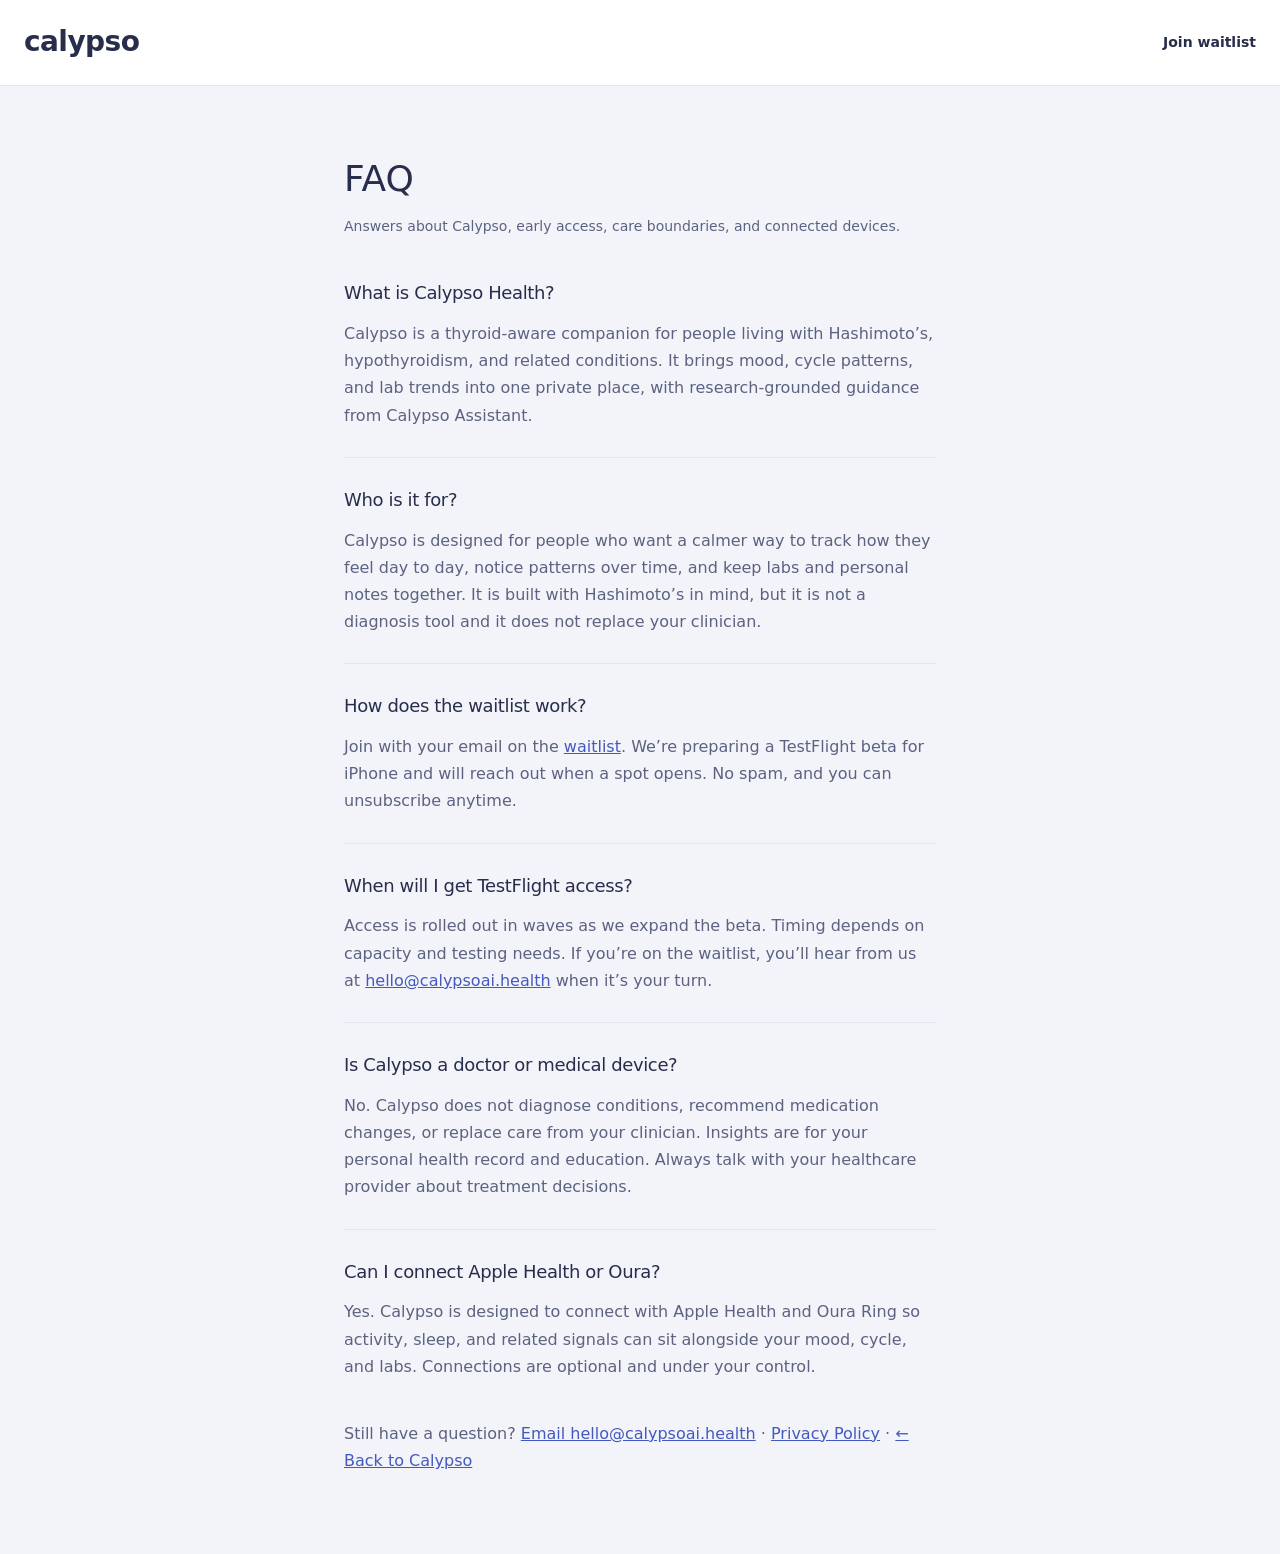
==== faq.html @ b36019c4 "Add FAQ page for product, waitlist, care boundaries, and devices. Co-authored-by: Cursor <cursoragen" ====
<!DOCTYPE html>
<html lang="en">
<head>
  <meta charset="UTF-8" />
  <meta name="viewport" content="width=device-width, initial-scale=1" />
  <meta name="description" content="FAQ for Calypso Health — Hashimoto’s companion for mood, cycle, labs, waitlist access, and connected devices." />
  <meta name="theme-color" content="#5672db" />
  <title>FAQ | Calypso Health</title>
  <link rel="icon" href="favicon.svg" type="image/svg+xml" />
  <link rel="preconnect" href="https://fonts.googleapis.com" />
  <link rel="preconnect" href="https://fonts.gstatic.com" crossorigin />
  <link href="https://fonts.googleapis.com/css2?family=Instrument+Serif:ital@0;1&display=swap" rel="stylesheet" />
  <link rel="stylesheet" href="styles.css" />
  <style>
    .legal {
      max-width: 40rem;
      margin: 0 auto;
      padding: 4rem 1.5rem 5rem;
      font-family: var(--font);
    }
    .legal h1 {
      margin: 0 0 0.5rem;
      font-family: var(--font-heading);
      font-size: clamp(1.75rem, 4vw, 2.25rem);
      font-weight: 500;
      color: var(--navy);
    }
    .legal .updated {
      margin: 0 0 2.5rem;
      font-size: 0.875rem;
      color: var(--text-muted);
    }
    .legal h2 {
      margin: 0 0 0.75rem;
      font-size: 1.125rem;
      color: var(--navy);
    }
    .faq-item {
      margin: 0 0 1.75rem;
      padding-bottom: 1.75rem;
      border-bottom: 1px solid var(--border);
    }
    .faq-item:last-of-type {
      border-bottom: none;
      margin-bottom: 0;
      padding-bottom: 0;
    }
    .legal p,
    .legal li {
      color: var(--text-muted);
      line-height: 1.7;
    }
    .legal p {
      margin: 0;
    }
    .legal a {
      color: var(--primary-dark);
      text-decoration: underline;
    }
    .legal-nav {
      display: flex;
      justify-content: space-between;
      align-items: center;
      padding: 1.25rem 1.5rem;
      border-bottom: 1px solid var(--border);
      background: var(--surface);
    }
    .legal-nav a:last-child {
      color: var(--navy);
      font-size: 0.875rem;
      font-weight: 600;
      text-decoration: none;
    }
  </style>
</head>
<body>
  <header class="legal-nav">
    <a class="logo" href="index.html" style="color: var(--navy);">calypso</a>
    <a href="index.html#waitlist">Join waitlist</a>
  </header>

  <main class="legal">
    <h1>FAQ</h1>
    <p class="updated">Answers about Calypso, early access, care boundaries, and connected devices.</p>

    <div class="faq-item">
      <h2>What is Calypso Health?</h2>
      <p>
        Calypso is a thyroid-aware companion for people living with Hashimoto’s, hypothyroidism, and related conditions.
        It brings mood, cycle patterns, and lab trends into one private place, with research-grounded guidance from Calypso Assistant.
      </p>
    </div>

    <div class="faq-item">
      <h2>Who is it for?</h2>
      <p>
        Calypso is designed for people who want a calmer way to track how they feel day to day, notice patterns over time,
        and keep labs and personal notes together. It is built with Hashimoto’s in mind, but it is not a diagnosis tool
        and it does not replace your clinician.
      </p>
    </div>

    <div class="faq-item">
      <h2>How does the waitlist work?</h2>
      <p>
        Join with your email on the
        <a href="index.html#waitlist">waitlist</a>.
        We’re preparing a TestFlight beta for iPhone and will reach out when a spot opens.
        No spam, and you can unsubscribe anytime.
      </p>
    </div>

    <div class="faq-item">
      <h2>When will I get TestFlight access?</h2>
      <p>
        Access is rolled out in waves as we expand the beta. Timing depends on capacity and testing needs.
        If you’re on the waitlist, you’ll hear from us at
        <a href="mailto:hello@calypsoai.health">hello@calypsoai.health</a>
        when it’s your turn.
      </p>
    </div>

    <div class="faq-item">
      <h2>Is Calypso a doctor or medical device?</h2>
      <p>
        No. Calypso does not diagnose conditions, recommend medication changes, or replace care from your clinician.
        Insights are for your personal health record and education. Always talk with your healthcare provider about
        treatment decisions.
      </p>
    </div>

    <div class="faq-item">
      <h2>Can I connect Apple Health or Oura?</h2>
      <p>
        Yes. Calypso is designed to connect with Apple Health and Oura Ring so activity, sleep, and related signals
        can sit alongside your mood, cycle, and labs. Connections are optional and under your control.
      </p>
    </div>

    <p style="margin-top: 2.5rem;">
      Still have a question?
      <a href="mailto:hello@calypsoai.health">Email hello@calypsoai.health</a>
      ·
      <a href="privacy.html">Privacy Policy</a>
      ·
      <a href="index.html">← Back to Calypso</a>
    </p>
  </main>
</body>
</html>
---- styles.css ----
:root {
  --primary: #5672db;
  --primary-dark: #4459bf;
  --lavender: #8b82e6;
  --mint: #62b896;
  --peach: #e5a67a;
  --blush: #f0c2cc;
  --navy: #272d4a;
  --bg: #f2f4fa;
  --accent-tint: #eef0fa;

  --accent: var(--primary);
  --accent-dark: var(--primary-dark);
  --accent-light: var(--accent-tint);
  --text: var(--navy);
  --text-muted: #5c6280;
  --surface: #ffffff;
  --border: #e2e6f0;
  --white: #ffffff;
  --radius: 16px;
  --radius-lg: 24px;
  --shadow: 0 4px 24px rgba(39, 45, 74, 0.08);
  --font: "DM Sans", -apple-system, BlinkMacSystemFont, "SF Pro Text", system-ui, sans-serif;
  --font-brand: "DM Sans", var(--font);
  --font-heading: "DM Sans", var(--font);
  --font-heading-italic: "Instrument Serif", Georgia, serif;
  --font-hero: "DM Sans", var(--font);
  --font-hero-script: "Instrument Serif", Georgia, serif;
  --max-w: 1120px;
}







*,
*::before,
*::after {
  box-sizing: border-box;
}

html {
  scroll-behavior: smooth;
}

body {
  margin: 0;
  font-family: var(--font);
  font-size: 16px;
  line-height: 1.6;
  color: var(--text);
  background: var(--bg);
  -webkit-font-smoothing: antialiased;
}

img,
svg {
  display: block;
  max-width: 100%;
}

a {
  color: inherit;
  text-decoration: none;
}

.container {
  width: min(100% - 3rem, var(--max-w));
  margin-inline: auto;
}

.sr-only {
  position: absolute;
  width: 1px;
  height: 1px;
  padding: 0;
  margin: -1px;
  overflow: hidden;
  clip: rect(0, 0, 0, 0);
  white-space: nowrap;
  border: 0;
}

h2 {
  font-family: var(--font-heading);
  font-weight: 500;
  letter-spacing: -0.02em;
}

h3 {
  font-family: var(--font-heading);
  font-weight: 500;
  letter-spacing: -0.02em;
}

em {
  font-family: var(--font-heading-italic);
  font-style: italic;
  font-weight: 400;
}

/* ——— Full-screen hero ——— */

.hero-full {
  position: relative;
  min-height: 100vh;
  min-height: 100dvh;
  display: flex;
  flex-direction: column;
  color: var(--white);
  overflow: hidden;
}

.hero-bg {
  position: absolute;
  inset: 0;
  z-index: 0;
  background: linear-gradient(135deg, var(--primary) 0%, var(--lavender) 100%);
}

.hero-bg__photo {
  position: absolute;
  inset: 0;
  width: 100%;
  height: 100%;
  object-fit: cover;
  opacity: 0;
  transition: opacity 0.8s ease;
}

.hero-bg.has-photo .hero-bg__photo {
  opacity: 1;
}

.hero-overlay {
  position: absolute;
  inset: 0;
  z-index: 1;
  background:
    linear-gradient(105deg, rgba(39, 45, 74, 0.5) 0%, rgba(39, 45, 74, 0.2) 45%, rgba(86, 114, 219, 0.15) 100%),
    linear-gradient(to top, rgba(39, 45, 74, 0.4) 0%, transparent 40%);
}

.site-header {
  position: relative;
  z-index: 2;
  display: flex;
  align-items: center;
  justify-content: space-between;
  gap: 2rem;
  padding: 2rem 3rem;
}

.logo,
.footer-logo {
  font-family: var(--font-brand);
  font-size: 1.75rem;
  font-weight: 600;
  font-style: normal;
  letter-spacing: -0.02em;
  color: inherit;
}

.nav {
  display: flex;
  align-items: center;
  gap: 2rem;
  font-size: 0.6875rem;
  font-weight: 600;
  letter-spacing: 0.14em;
  text-transform: uppercase;
}

.nav a:not(.nav-cta) {
  color: rgba(255, 255, 255, 0.82);
  transition: color 0.2s ease;
}

.nav a:not(.nav-cta):hover {
  color: var(--white);
}

.nav-cta {
  padding: 0.75rem 1.375rem;
  border-radius: 999px;
  background: var(--white);
  color: var(--navy) !important;
  letter-spacing: 0.1em;
  transition: transform 0.2s ease, box-shadow 0.2s ease;
}

.nav-cta:hover {
  transform: translateY(-1px);
  box-shadow: 0 8px 24px rgba(0, 0, 0, 0.15);
}

.hero-inner {
  position: relative;
  z-index: 2;
  flex: 1;
  display: grid;
  grid-template-columns: minmax(0, 1fr) minmax(560px, 760px);
  gap: 2.5rem;
  align-items: center;
  padding: 0 3rem 6rem;
  margin-top: -2rem;
}

.hero-content {
  display: flex;
  flex-direction: column;
  justify-content: center;
  max-width: 42rem;
  padding: 0;
}

.hero-content h1 {
  margin: 0 0 1.75rem;
  font-family: var(--font-hero);
  font-size: clamp(2.5rem, 5.5vw, 3.75rem);
  font-weight: 400;
  line-height: 1.12;
  letter-spacing: -0.03em;
}

.hero-content h1 em {
  font-family: var(--font-hero-script);
  font-style: italic;
  font-weight: 400;
  font-size: 1.08em;
  letter-spacing: -0.01em;
}

.hero-lead {
  margin: 0 0 2.5rem;
  max-width: 32rem;
  font-size: 0.9375rem;
  font-weight: 400;
  line-height: 1.75;
  color: rgba(255, 255, 255, 0.78);
}

.btn-hero {
  display: inline-flex;
  align-items: center;
  gap: 0;
  width: fit-content;
  padding: 0.375rem 0.375rem 0.375rem 1.75rem;
  border-radius: 999px;
  background: var(--white);
  color: var(--navy);
  font-size: 0.8125rem;
  font-weight: 600;
  letter-spacing: 0.08em;
  text-transform: uppercase;
  transition: transform 0.2s ease, box-shadow 0.2s ease;
}

.btn-hero:hover {
  transform: translateY(-2px);
  box-shadow: 0 12px 32px rgba(0, 0, 0, 0.18);
}

.btn-hero__icon {
  display: grid;
  place-items: center;
  width: 2.75rem;
  height: 2.75rem;
  margin-left: 1.25rem;
  border-radius: 50%;
  background: var(--navy);
  color: var(--white);
}

.lab-showcase {
  justify-self: end;
  width: min(100%, 760px);
}

.lab-showcase__card {
  position: relative;
  padding: 2rem;
  border-radius: 16px;
  background: rgba(255, 255, 255, 0.1);
  border: 1.5px solid rgba(255, 255, 255, 0.42);
  box-shadow:
    0 24px 64px rgba(39, 45, 74, 0.18),
    inset 0 1px 0 rgba(255, 255, 255, 0.25);
  backdrop-filter: blur(24px) saturate(1.15);
  -webkit-backdrop-filter: blur(24px) saturate(1.15);
  color: var(--white);
  isolation: isolate;
}

.lab-showcase__card::before {
  content: "";
  position: absolute;
  inset: 0;
  border-radius: inherit;
  background: rgba(255, 255, 255, 0.04);
  pointer-events: none;
}

.lab-showcase__header {
  position: relative;
  z-index: 1;
  margin-bottom: 1.5rem;
}

.lab-showcase__title-row {
  display: flex;
  align-items: center;
  justify-content: space-between;
  gap: 0.75rem;
  margin-bottom: 0.375rem;
}

.lab-showcase__name {
  margin: 0;
  font-family: var(--font-heading);
  font-size: 1.375rem;
  font-weight: 600;
}

.lab-showcase__status {
  padding: 0.25rem 0.625rem;
  border-radius: 999px;
  font-size: 0.625rem;
  font-weight: 700;
  letter-spacing: 0.08em;
  text-transform: uppercase;
}

.lab-showcase__status--good {
  background: rgba(255, 255, 255, 0.14);
  border: 1px solid rgba(255, 255, 255, 0.35);
  color: var(--white);
}

.lab-showcase__meta {
  display: flex;
  align-items: baseline;
  justify-content: space-between;
  gap: 1rem;
  flex-wrap: wrap;
}

.lab-showcase__value {
  margin: 0;
  font-size: 2rem;
  font-weight: 700;
  color: var(--white);
}

.lab-showcase__value span {
  font-size: 1.125rem;
  font-weight: 600;
  color: rgba(255, 255, 255, 0.72);
}

.lab-showcase__ref {
  margin: 0;
  font-size: 0.9375rem;
  color: rgba(255, 255, 255, 0.62);
}

.lab-showcase__chart {
  position: relative;
  z-index: 1;
  display: block;
  width: 100%;
  height: auto;
  border-radius: 14px;
  overflow: visible;
}

@media (prefers-reduced-motion: no-preference) {
  .tsh-chart .chart-grid,
  .tsh-chart .chart-area,
  .tsh-chart .chart-labels {
    opacity: 0;
    transition: opacity 0.5s ease;
  }

  .tsh-chart .chart-line {
    stroke-dasharray: var(--line-length, 600);
    stroke-dashoffset: var(--line-length, 600);
    transition: stroke-dashoffset 1.35s cubic-bezier(0.4, 0, 0.2, 1);
  }

  .tsh-chart .chart-point {
    opacity: 0;
    transition: opacity 0.35s ease;
    transition-delay: calc(0.5s + var(--point-i, 0) * 0.1s);
  }

  .tsh-chart .chart-tooltip {
    opacity: 0;
    transform: translateY(8px);
    transition:
      opacity 0.45s ease,
      transform 0.45s cubic-bezier(0.22, 1, 0.36, 1);
  }

  .tsh-chart .chart-marker {
    opacity: 0;
    transition: opacity 0.35s ease;
  }

  .tsh-chart.is-animated .chart-grid,
  .tsh-chart.is-animated .chart-area,
  .tsh-chart.is-animated .chart-labels {
    opacity: 1;
  }

  .tsh-chart.is-animated .chart-grid {
    transition-delay: 0.05s;
  }

  .tsh-chart.is-animated .chart-area {
    transition-delay: 0.85s;
  }

  .tsh-chart.is-animated .chart-labels {
    transition-delay: 1.05s;
  }

  .tsh-chart.is-animated .chart-line {
    stroke-dashoffset: 0;
  }

  .tsh-chart.is-animated .chart-point {
    opacity: 1;
  }

  .tsh-chart.is-animated .chart-tooltip {
    opacity: 1;
    transform: translateY(0);
    transition-delay: 1.15s;
  }

  .tsh-chart.is-animated .chart-marker {
    opacity: 1;
    transition-delay: 1.25s;
  }
}

@media (prefers-reduced-motion: reduce) {
  .tsh-chart.is-animated .chart-grid,
  .tsh-chart.is-animated .chart-area,
  .tsh-chart.is-animated .chart-labels,
  .tsh-chart.is-animated .chart-point,
  .tsh-chart.is-animated .chart-tooltip,
  .tsh-chart.is-animated .chart-marker {
    opacity: 1;
    transform: none;
  }

  .tsh-chart.is-animated .chart-line {
    stroke-dashoffset: 0;
  }
}

.scroll-hint {
  position: absolute;
  z-index: 2;
  right: 3rem;
  bottom: 2.5rem;
  display: inline-flex;
  align-items: center;
  gap: 0.875rem;
  font-size: 0.6875rem;
  font-weight: 600;
  letter-spacing: 0.14em;
  text-transform: uppercase;
  color: rgba(255, 255, 255, 0.7);
  transition: color 0.2s ease;
}

.scroll-hint:hover {
  color: var(--white);
}

.scroll-hint__icon {
  display: grid;
  place-items: center;
  width: 2.25rem;
  height: 2.25rem;
  border-radius: 50%;
  border: 1px solid rgba(255, 255, 255, 0.35);
  color: var(--white);
}

/* ——— Lazy-loaded sections ——— */

.lazy-section {
  content-visibility: auto;
  contain-intrinsic-size: auto 520px;
}

@media (prefers-reduced-motion: no-preference) {
  .lazy-section:not(.is-visible) .section-head,
  .lazy-section:not(.is-visible) .lazy-item,
  .lazy-section:not(.is-visible) .waitlist-inner,
  .lazy-section:not(.is-visible) .footer-inner,
  .lazy-section:not(.is-visible) .container > p {
    opacity: 0;
    transform: translateY(1.5rem);
  }

  .lazy-section.is-visible .section-head,
  .lazy-section.is-visible .lazy-item,
  .lazy-section.is-visible .waitlist-inner,
  .lazy-section.is-visible .footer-inner,
  .lazy-section.is-visible .container > p {
    opacity: 1;
    transform: none;
    transition:
      opacity 0.65s ease,
      transform 0.65s cubic-bezier(0.22, 1, 0.36, 1);
  }

  .lazy-section.is-visible .lazy-item:nth-child(1) { transition-delay: 0.05s; }
  .lazy-section.is-visible .lazy-item:nth-child(2) { transition-delay: 0.12s; }
  .lazy-section.is-visible .lazy-item:nth-child(3) { transition-delay: 0.19s; }
  .lazy-section.is-visible .lazy-item:nth-child(4) { transition-delay: 0.26s; }
}

@media (prefers-reduced-motion: reduce) {
  .lazy-section .section-head,
  .lazy-section .lazy-item,
  .lazy-section .waitlist-inner,
  .lazy-section .footer-inner,
  .lazy-section .container > p {
    opacity: 1;
    transform: none;
  }
}

/* ——— Below-fold sections ——— */

.eyebrow {
  margin: 0 0 0.75rem;
  font-family: var(--font-heading);
  font-size: 0.6875rem;
  font-weight: 600;
  letter-spacing: 0.14em;
  text-transform: uppercase;
  color: var(--accent-dark);
}

.section-head {
  max-width: 560px;
  margin-bottom: 3.5rem;
}

.section-head--center {
  margin-inline: auto;
  text-align: center;
}

.section-head h2 {
  margin: 0 0 0.75rem;
  font-size: clamp(2rem, 4vw, 2.75rem);
  line-height: 1.12;
}

.section-head h2 em {
  font-family: var(--font-heading-italic);
  font-style: italic;
  font-weight: 400;
  font-size: 1.08em;
}

.section-lead {
  margin: 0;
  color: var(--text-muted);
  font-size: 1.0625rem;
  line-height: 1.65;
}

.features {
  padding: 6rem 0;
}

.feature-grid {
  display: grid;
  grid-template-columns: repeat(2, 1fr);
  gap: 1px;
  background: rgba(255, 255, 255, 0.18);
  border: 1px solid rgba(255, 255, 255, 0.18);
  border-radius: var(--radius-lg);
  overflow: hidden;
}

.feature-card {
  padding: 2.5rem;
  background: var(--navy);
  color: var(--white);
}

.feature-label {
  display: block;
  margin-bottom: 1.25rem;
  font-size: 0.6875rem;
  font-weight: 600;
  letter-spacing: 0.12em;
  color: var(--lavender);
}

.feature-card h3 {
  margin: 0 0 0.625rem;
  font-family: var(--font-heading);
  font-size: 1.375rem;
  font-weight: 500;
  color: var(--white);
}

.feature-card p {
  margin: 0;
  font-size: 0.9375rem;
  color: rgba(255, 255, 255, 0.68);
  line-height: 1.65;
}

.how-it-works {
  padding: 6rem 0;
  background: var(--surface);
  border-block: 1px solid var(--border);
}

.steps {
  list-style: none;
  margin: 0;
  padding: 0;
  display: grid;
  grid-template-columns: repeat(3, 1fr);
  gap: 2rem;
}

.steps li {
  display: flex;
  flex-direction: column;
  gap: 1.25rem;
}

.step-num {
  width: 2.5rem;
  height: 2.5rem;
  display: grid;
  place-items: center;
  border-radius: 50%;
  font-size: 0.875rem;
  font-weight: 700;
  color: var(--white);
  background: var(--navy);
}

.steps h3 {
  margin: 0 0 0.375rem;
  font-family: var(--font-heading);
  font-size: 1.375rem;
  font-weight: 500;
}

.steps p {
  margin: 0;
  font-size: 0.9375rem;
  color: var(--text-muted);
  line-height: 1.65;
}

.waitlist {
  padding: 6rem 0;
}

.waitlist-inner {
  padding: 4rem 3rem;
  border-radius: var(--radius-lg);
  background: var(--navy);
  color: var(--white);
  text-align: center;
}

.waitlist-copy h2 {
  margin: 0 0 0.75rem;
  font-size: clamp(2rem, 4vw, 2.5rem);
  color: var(--white);
}

.waitlist-copy p {
  margin: 0 auto 2rem;
  max-width: 440px;
  color: rgba(255, 255, 255, 0.72);
  line-height: 1.65;
}

.waitlist-inner .eyebrow {
  color: var(--blush);
}

.waitlist-form {
  display: flex;
  flex-wrap: wrap;
  gap: 0.75rem;
  justify-content: center;
  align-items: center;
  max-width: 440px;
  margin-inline: auto;
}

.waitlist-form input {
  flex: 1 1 220px;
  align-self: center;
  min-width: 0;
  height: 44px;
  max-height: 44px;
  padding: 0 1.25rem;
  border: none;
  border-radius: 999px;
  font-family: inherit;
  font-size: 0.9375rem;
  line-height: 44px;
  box-sizing: border-box;
}

.waitlist-form input:focus {
  outline: 2px solid var(--peach);
  outline-offset: 2px;
}

.btn {
  display: inline-flex;
  align-items: center;
  justify-content: center;
  padding: 0.875rem 1.5rem;
  border-radius: 999px;
  font-family: inherit;
  font-size: 0.8125rem;
  font-weight: 600;
  letter-spacing: 0.06em;
  text-transform: uppercase;
  border: none;
  cursor: pointer;
  transition: transform 0.15s ease, box-shadow 0.15s ease;
}

.btn-primary {
  background: var(--white);
  color: var(--navy);
}

.btn-primary:hover {
  transform: translateY(-1px);
  box-shadow: 0 8px 24px rgba(0, 0, 0, 0.15);
}

.form-note {
  margin: 1.25rem auto 0;
  max-width: 440px;
  font-size: 0.8125rem;
  color: rgba(255, 255, 255, 0.5);
  line-height: 1.55;
}

.form-note a {
  color: rgba(255, 255, 255, 0.85);
  text-decoration: underline;
  text-underline-offset: 2px;
}

.form-status {
  margin: 1rem auto 0;
  max-width: 440px;
  font-size: 0.875rem;
  font-weight: 600;
  line-height: 1.45;
}

.form-status--success {
  color: var(--mint);
}

.form-status--error {
  color: #ffb4a8;
}

.disclaimer {
  padding: 2rem 0 4rem;
}

.disclaimer p {
  margin: 0;
  padding: 1.25rem 1.5rem;
  border-radius: var(--radius);
  background: rgba(229, 166, 122, 0.15);
  border: 1px solid rgba(229, 166, 122, 0.35);
  font-size: 0.875rem;
  color: var(--navy);
  line-height: 1.65;
}

.site-footer {
  padding: 2rem 0 2.5rem;
  border-top: 1px solid var(--border);
  background: var(--surface);
}

.footer-inner {
  display: flex;
  align-items: center;
  justify-content: space-between;
  gap: 1rem;
  flex-wrap: wrap;
  font-size: 0.8125rem;
  color: var(--text-muted);
}

.footer-logo {
  font-size: 1.25rem;
  color: var(--navy);
}

.footer-nav {
  display: flex;
  gap: 1.5rem;
  font-size: 0.6875rem;
  font-weight: 600;
  letter-spacing: 0.1em;
  text-transform: uppercase;
}

.footer-nav a:hover {
  color: var(--text);
}

/* ——— Responsive ——— */

@media (max-width: 1280px) {
  .site-header {
    padding: 1.5rem 1.5rem;
  }

  .hero-inner {
    grid-template-columns: 1fr;
    padding: 0 1.5rem 5rem;
    gap: 20px;
    margin-top: 0;
    align-items: start;
  }

  .lab-showcase {
    justify-self: center;
    order: -1;
    width: min(100%, 760px);
    margin-bottom: 0;
  }

  .hero-content {
    text-align: center;
    align-items: center;
    margin-inline: auto;
    margin-top: 0;
  }

  .hero-content h1 {
    margin-top: 0;
  }

  .hero-lead {
    margin-inline: auto;
  }

  .scroll-hint {
    right: 1.5rem;
    bottom: 1.5rem;
  }
}

@media (max-width: 960px) {
  .steps {
    grid-template-columns: 1fr;
    gap: 2.5rem;
  }
}

@media (max-width: 720px) {
  .nav a:not(.nav-cta) {
    display: none;
  }

  .feature-grid {
    grid-template-columns: 1fr;
  }

  .waitlist-inner {
    padding: 2.5rem 1.5rem;
  }

  .waitlist-form {
    flex-direction: column;
    align-items: stretch;
  }

  .waitlist-form input,
  .waitlist-form .btn {
    width: 100%;
  }

  .waitlist-form input {
    flex: 0 0 auto;
    width: 100%;
    height: 30px;
    max-height: 30px;
    padding: 0 1rem;
    font-size: 0.875rem;
    line-height: 30px;
    box-sizing: border-box;
  }

  .scroll-hint span:first-child {
    display: none;
  }
}
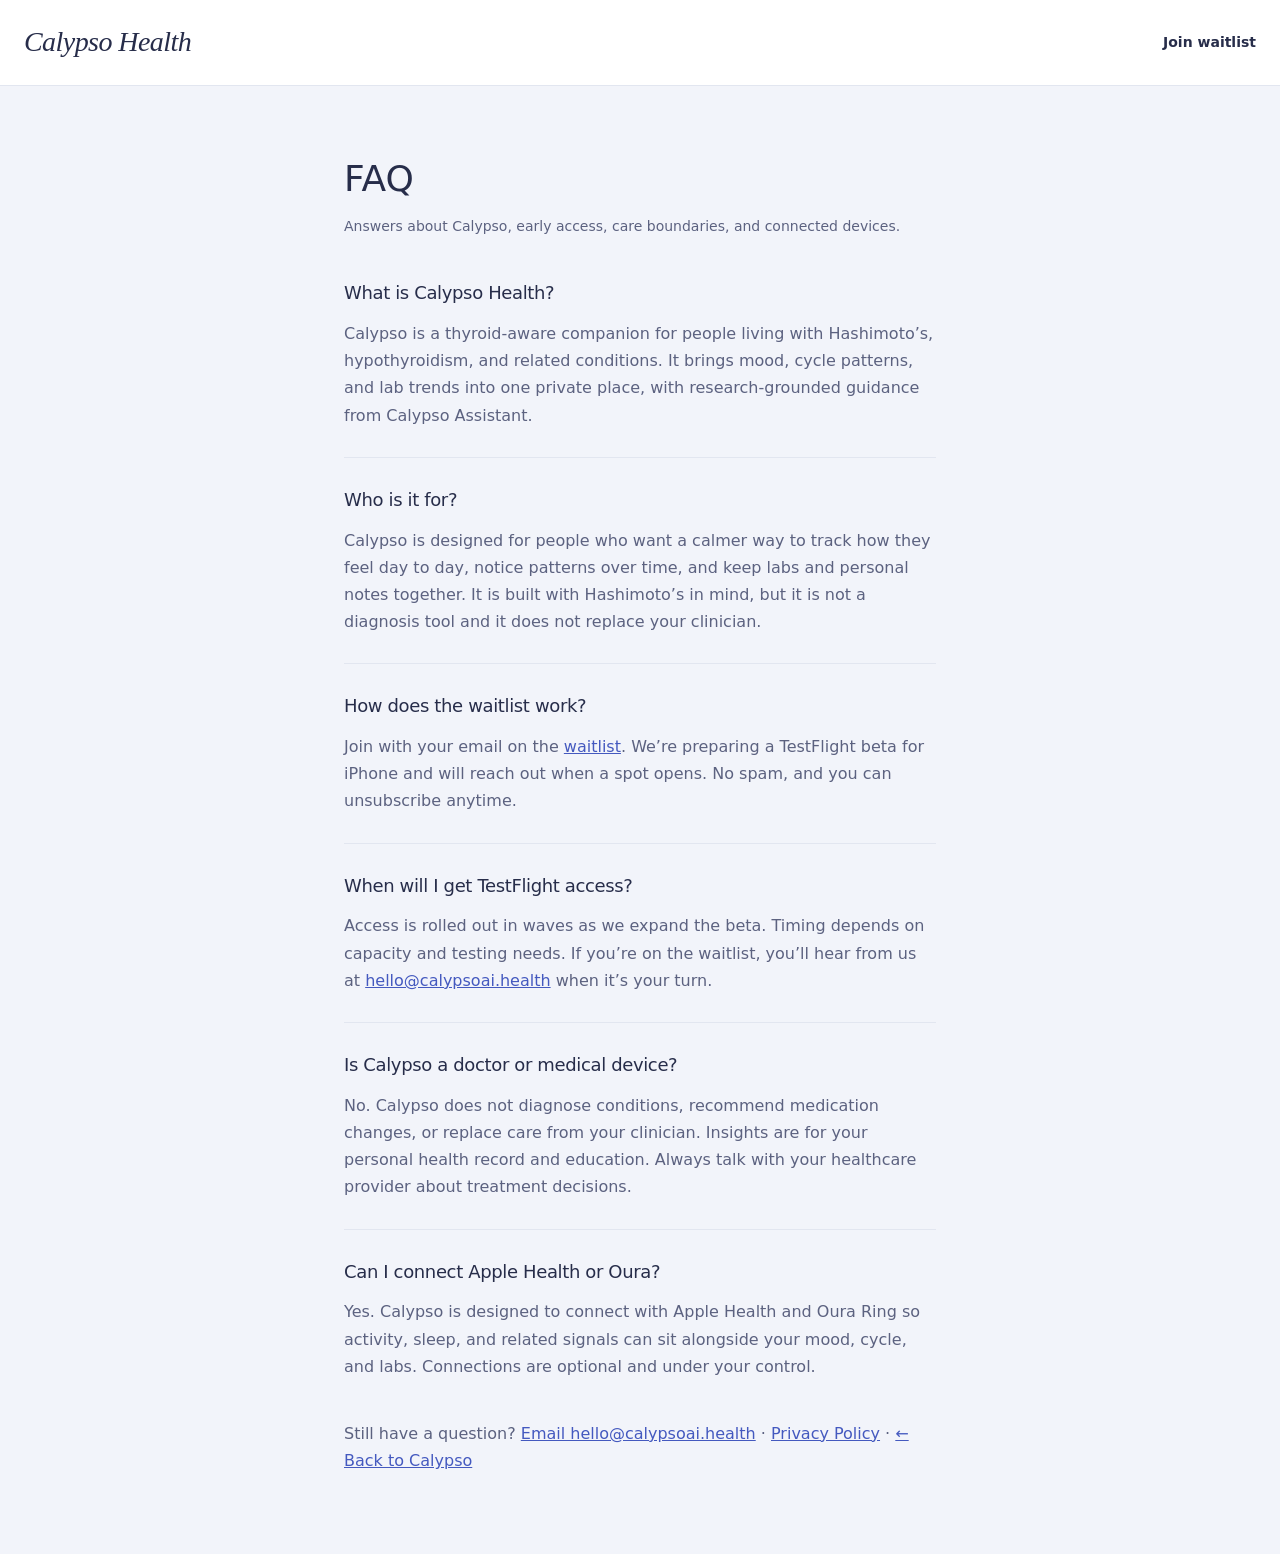
==== commit f63d3745: "Rename logo to Calypso Health. Co-authored-by: Cursor <cursoragent@cursor.com>" ====
--- a/faq.html
+++ b/faq.html
@@ -75,7 +75,7 @@
 </head>
 <body>
   <header class="legal-nav">
-    <a class="logo" href="index.html" style="color: var(--navy);">calypso</a>
+    <a class="logo" href="index.html" style="color: var(--navy);">Calypso Health</a>
     <a href="index.html#waitlist">Join waitlist</a>
   </header>
 
--- a/styles.css
+++ b/styles.css
@@ -17,11 +17,11 @@
   --surface: #ffffff;
   --border: #e2e6f0;
   --white: #ffffff;
-  --radius: 16px;
-  --radius-lg: 24px;
+  --radius: 28px;
+  --radius-lg: 28px;
   --shadow: 0 4px 24px rgba(39, 45, 74, 0.08);
   --font: "DM Sans", -apple-system, BlinkMacSystemFont, "SF Pro Text", system-ui, sans-serif;
-  --font-brand: "DM Sans", var(--font);
+  --font-brand: "Instrument Serif", Georgia, serif;
   --font-heading: "DM Sans", var(--font);
   --font-heading-italic: "Instrument Serif", Georgia, serif;
   --font-hero: "DM Sans", var(--font);
@@ -157,8 +157,8 @@
 .footer-logo {
   font-family: var(--font-brand);
   font-size: 1.75rem;
-  font-weight: 600;
-  font-style: normal;
+  font-weight: 400;
+  font-style: italic;
   letter-spacing: -0.02em;
   color: inherit;
 }
@@ -184,7 +184,7 @@
 
 .nav-cta {
   padding: 0.75rem 1.375rem;
-  border-radius: 999px;
+  border-radius: var(--radius);
   background: var(--white);
   color: var(--navy) !important;
   letter-spacing: 0.1em;
@@ -248,7 +248,7 @@
   gap: 0;
   width: fit-content;
   padding: 0.375rem 0.375rem 0.375rem 1.75rem;
-  border-radius: 999px;
+  border-radius: var(--radius);
   background: var(--white);
   color: var(--navy);
   font-size: 0.8125rem;
@@ -269,7 +269,7 @@
   width: 2.75rem;
   height: 2.75rem;
   margin-left: 1.25rem;
-  border-radius: 50%;
+  border-radius: var(--radius);
   background: var(--navy);
   color: var(--white);
 }
@@ -282,7 +282,7 @@
 .lab-showcase__card {
   position: relative;
   padding: 2rem;
-  border-radius: 16px;
+  border-radius: var(--radius);
   background: rgba(255, 255, 255, 0.1);
   border: 1.5px solid rgba(255, 255, 255, 0.42);
   box-shadow:
@@ -326,7 +326,7 @@
 
 .lab-showcase__status {
   padding: 0.25rem 0.625rem;
-  border-radius: 999px;
+  border-radius: var(--radius);
   font-size: 0.625rem;
   font-weight: 700;
   letter-spacing: 0.08em;
@@ -372,7 +372,7 @@
   display: block;
   width: 100%;
   height: auto;
-  border-radius: 14px;
+  border-radius: var(--radius);
   overflow: visible;
 }
 
@@ -488,7 +488,7 @@
   place-items: center;
   width: 2.25rem;
   height: 2.25rem;
-  border-radius: 50%;
+  border-radius: var(--radius);
   border: 1px solid rgba(255, 255, 255, 0.35);
   color: var(--white);
 }
@@ -651,7 +651,7 @@
   height: 2.5rem;
   display: grid;
   place-items: center;
-  border-radius: 50%;
+  border-radius: var(--radius);
   font-size: 0.875rem;
   font-weight: 700;
   color: var(--white);
@@ -719,7 +719,7 @@
   max-height: 44px;
   padding: 0 1.25rem;
   border: none;
-  border-radius: 999px;
+  border-radius: var(--radius);
   font-family: inherit;
   font-size: 0.9375rem;
   line-height: 44px;
@@ -736,7 +736,7 @@
   align-items: center;
   justify-content: center;
   padding: 0.875rem 1.5rem;
-  border-radius: 999px;
+  border-radius: var(--radius);
   font-family: inherit;
   font-size: 0.8125rem;
   font-weight: 600;
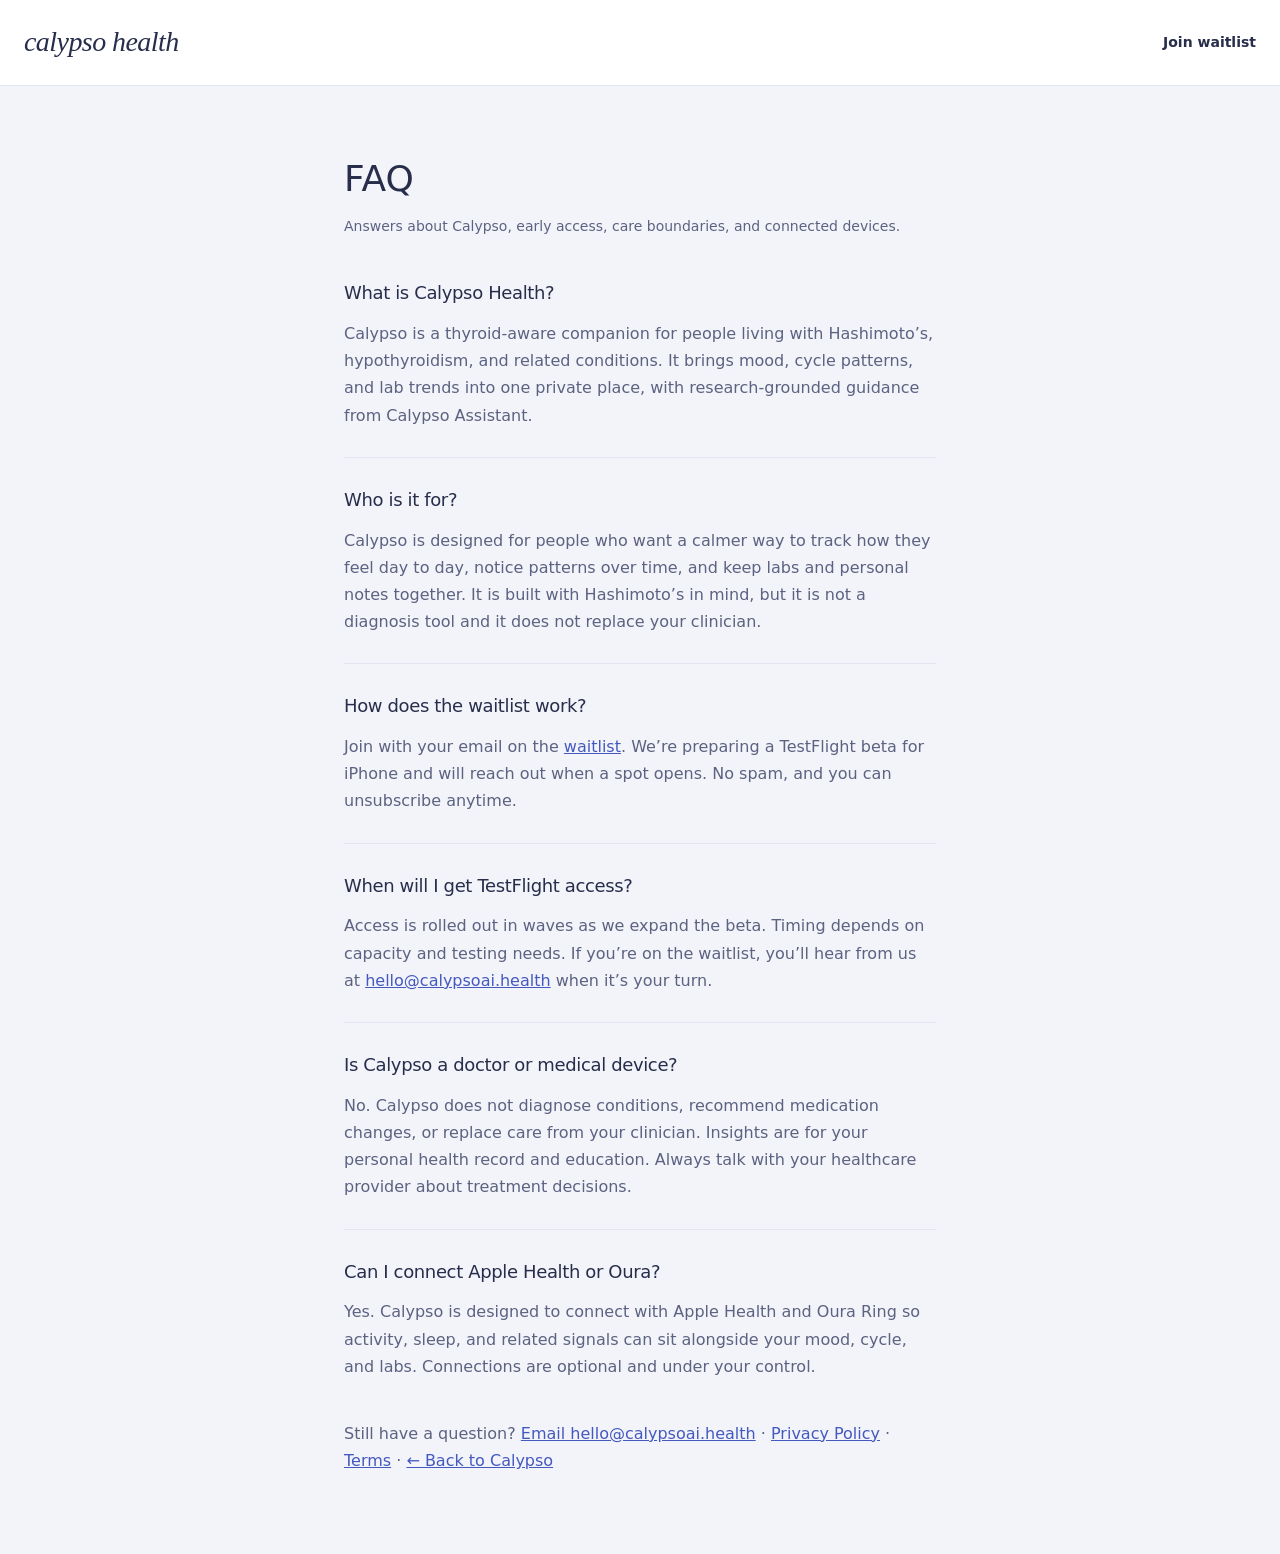
==== commit 62d0acc2: "Add Terms of Service and clarify app vs website privacy. Co-authored-by: Cursor <cursoragent@cursor." ====
--- a/faq.html
+++ b/faq.html
@@ -7,9 +7,6 @@
   <meta name="theme-color" content="#5672db" />
   <title>FAQ | Calypso Health</title>
   <link rel="icon" href="favicon.svg" type="image/svg+xml" />
-  <link rel="preconnect" href="https://fonts.googleapis.com" />
-  <link rel="preconnect" href="https://fonts.gstatic.com" crossorigin />
-  <link href="https://fonts.googleapis.com/css2?family=Instrument+Serif:ital@0;1&display=swap" rel="stylesheet" />
   <link rel="stylesheet" href="styles.css" />
   <style>
     .legal {
@@ -75,7 +72,7 @@
 </head>
 <body>
   <header class="legal-nav">
-    <a class="logo" href="index.html" style="color: var(--navy);">Calypso Health</a>
+    <a class="logo" href="index.html" style="color: var(--navy);">calypso <span class="logo-health">health</span></a>
     <a href="index.html#waitlist">Join waitlist</a>
   </header>
 
@@ -143,6 +140,8 @@
       ·
       <a href="privacy.html">Privacy Policy</a>
       ·
+      <a href="terms.html">Terms</a>
+      ·
       <a href="index.html">← Back to Calypso</a>
     </p>
   </main>
--- a/styles.css
+++ b/styles.css
@@ -21,12 +21,28 @@
   --radius-lg: 28px;
   --shadow: 0 4px 24px rgba(39, 45, 74, 0.08);
   --font: "DM Sans", -apple-system, BlinkMacSystemFont, "SF Pro Text", system-ui, sans-serif;
-  --font-brand: "Instrument Serif", Georgia, serif;
+  --font-brand: "Sharp Serif Display", Georgia, serif;
   --font-heading: "DM Sans", var(--font);
-  --font-heading-italic: "Instrument Serif", Georgia, serif;
+  --font-heading-italic: "Sharp Serif Display", Georgia, serif;
   --font-hero: "DM Sans", var(--font);
-  --font-hero-script: "Instrument Serif", Georgia, serif;
+  --font-hero-script: "Sharp Serif Display", Georgia, serif;
   --max-w: 1120px;
+}
+
+@font-face {
+  font-family: "Sharp Serif Display";
+  src: url("fonts/SharpSerifDisplay-Regular-Trial.otf") format("opentype");
+  font-weight: 400;
+  font-style: normal;
+  font-display: swap;
+}
+
+@font-face {
+  font-family: "Sharp Serif Display";
+  src: url("fonts/SharpSerifDisplay-Italic-Trial.otf") format("opentype");
+  font-weight: 400;
+  font-style: italic;
+  font-display: swap;
 }
 
 
@@ -161,6 +177,13 @@
   font-style: italic;
   letter-spacing: -0.02em;
   color: inherit;
+}
+
+.logo-health {
+  font-family: inherit;
+  font-weight: inherit;
+  font-style: inherit;
+  letter-spacing: inherit;
 }
 
 .nav {
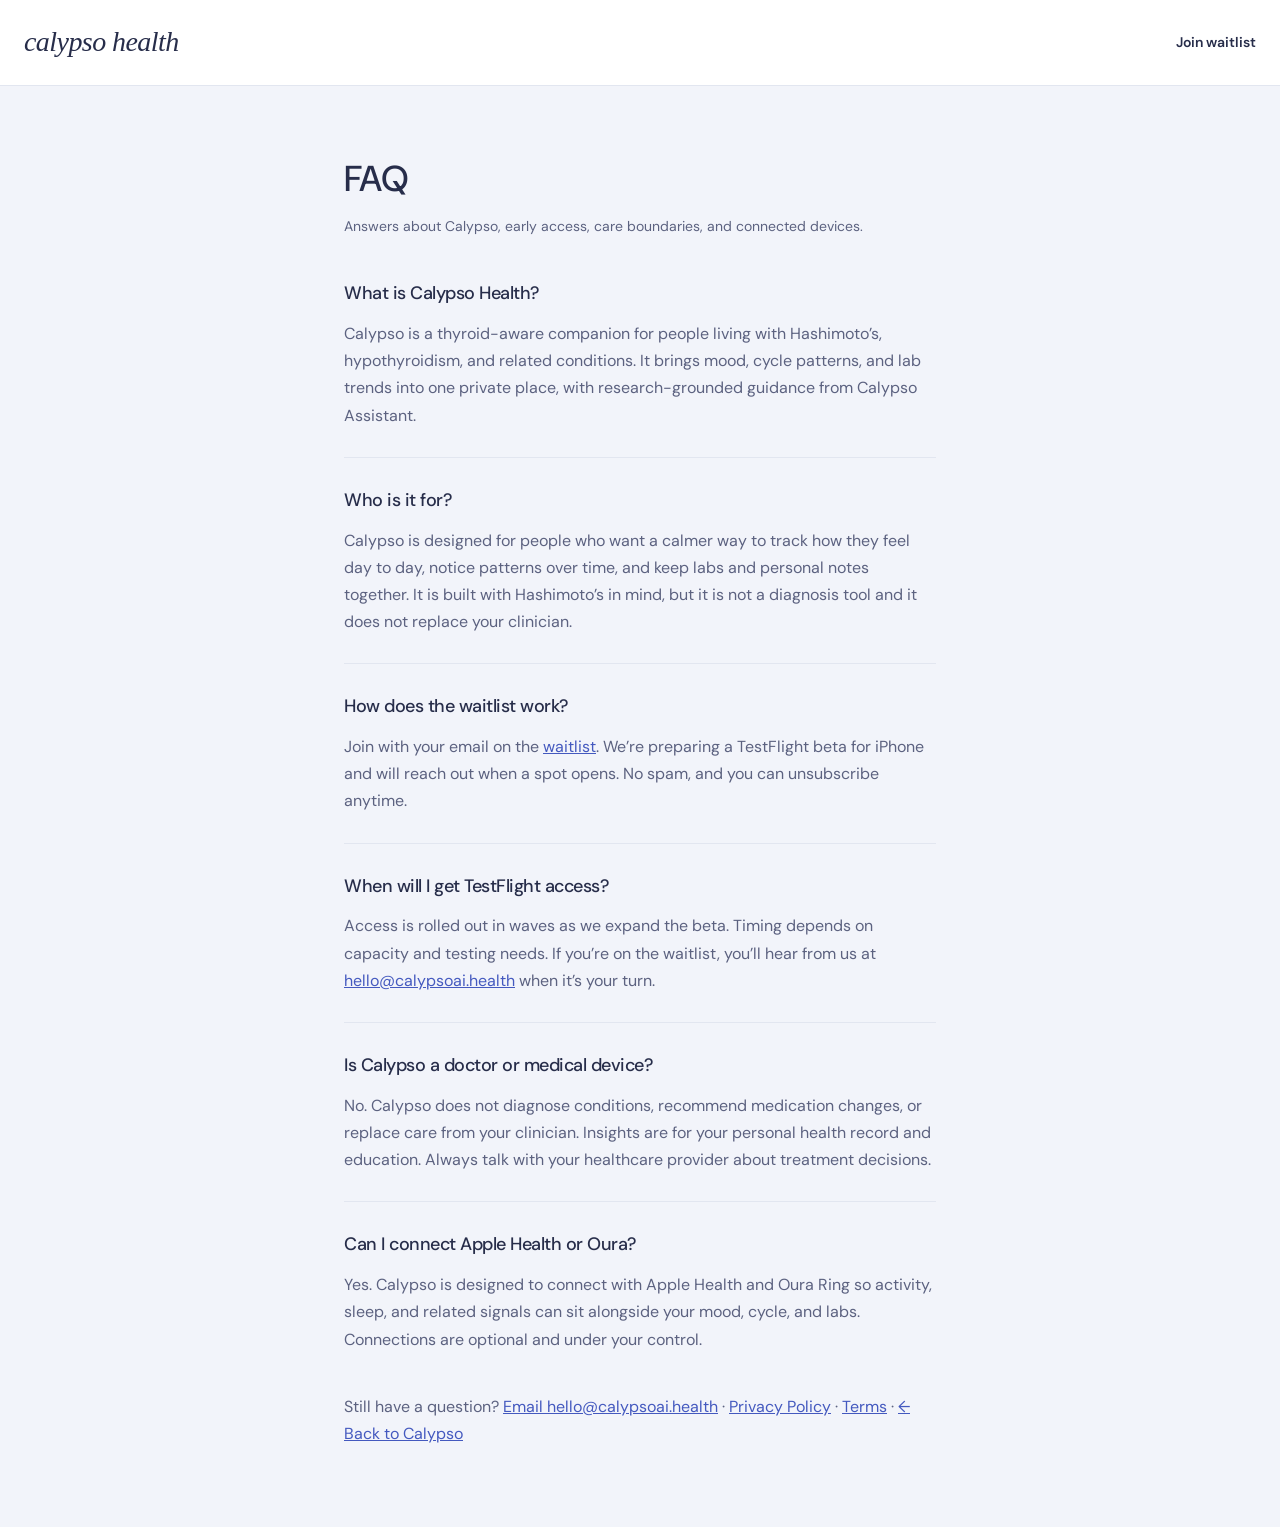
==== commit ad0cfd98: "Use licensed Sharp Serif Text Medium for brand italics. Co-authored-by: Cursor <cursoragent@cursor.c" ====
--- a/faq.html
+++ b/faq.html
@@ -7,7 +7,10 @@
   <meta name="theme-color" content="#5672db" />
   <title>FAQ | Calypso Health</title>
   <link rel="icon" href="favicon.svg" type="image/svg+xml" />
-  <link rel="stylesheet" href="styles.css" />
+  <link rel="preconnect" href="https://fonts.googleapis.com" />
+  <link rel="preconnect" href="https://fonts.gstatic.com" crossorigin />
+  <link href="https://fonts.googleapis.com/css2?family=DM+Sans:ital,opsz,wght@0,9..40,300..700;1,9..40,300..700&display=swap" rel="stylesheet" />
+  <link rel="stylesheet" href="styles.css?v=sst-med" />
   <style>
     .legal {
       max-width: 40rem;
--- a/styles.css
+++ b/styles.css
@@ -21,26 +21,30 @@
   --radius-lg: 28px;
   --shadow: 0 4px 24px rgba(39, 45, 74, 0.08);
   --font: "DM Sans", -apple-system, BlinkMacSystemFont, "SF Pro Text", system-ui, sans-serif;
-  --font-brand: "Sharp Serif Display", Georgia, serif;
+  --font-brand: "Sharp Serif Text", Georgia, serif;
   --font-heading: "DM Sans", var(--font);
-  --font-heading-italic: "Sharp Serif Display", Georgia, serif;
+  --font-heading-italic: "Sharp Serif Text", Georgia, serif;
   --font-hero: "DM Sans", var(--font);
-  --font-hero-script: "Sharp Serif Display", Georgia, serif;
+  --font-hero-script: "Sharp Serif Text", Georgia, serif;
   --max-w: 1120px;
 }
 
 @font-face {
-  font-family: "Sharp Serif Display";
-  src: url("fonts/SharpSerifDisplay-Regular-Trial.otf") format("opentype");
-  font-weight: 400;
+  font-family: "Sharp Serif Text";
+  src:
+    url("fonts/SharpSerifText-Medium.woff2") format("woff2"),
+    url("fonts/SharpSerifText-Medium.woff") format("woff");
+  font-weight: 500;
   font-style: normal;
   font-display: swap;
 }
 
 @font-face {
-  font-family: "Sharp Serif Display";
-  src: url("fonts/SharpSerifDisplay-Italic-Trial.otf") format("opentype");
-  font-weight: 400;
+  font-family: "Sharp Serif Text";
+  src:
+    url("fonts/SharpSerifText-MediumItalic.woff2") format("woff2"),
+    url("fonts/SharpSerifText-MediumItalic.woff") format("woff");
+  font-weight: 500;
   font-style: italic;
   font-display: swap;
 }
@@ -102,19 +106,19 @@
 h2 {
   font-family: var(--font-heading);
   font-weight: 500;
-  letter-spacing: -0.02em;
+  letter-spacing: -0.5px;
 }
 
 h3 {
   font-family: var(--font-heading);
   font-weight: 500;
-  letter-spacing: -0.02em;
+  letter-spacing: -0.5px;
 }
 
 em {
   font-family: var(--font-heading-italic);
   font-style: italic;
-  font-weight: 400;
+  font-weight: 500;
 }
 
 /* ——— Full-screen hero ——— */
@@ -173,7 +177,7 @@
 .footer-logo {
   font-family: var(--font-brand);
   font-size: 1.75rem;
-  font-weight: 400;
+  font-weight: 500;
   font-style: italic;
   letter-spacing: -0.02em;
   color: inherit;
@@ -245,13 +249,13 @@
   font-size: clamp(2.5rem, 5.5vw, 3.75rem);
   font-weight: 400;
   line-height: 1.12;
-  letter-spacing: -0.03em;
+  letter-spacing: -0.5px;
 }
 
 .hero-content h1 em {
   font-family: var(--font-hero-script);
   font-style: italic;
-  font-weight: 400;
+  font-weight: 500;
   font-size: 1.08em;
   letter-spacing: -0.01em;
 }
@@ -593,7 +597,7 @@
 .section-head h2 em {
   font-family: var(--font-heading-italic);
   font-style: italic;
-  font-weight: 400;
+  font-weight: 500;
   font-size: 1.08em;
 }
 
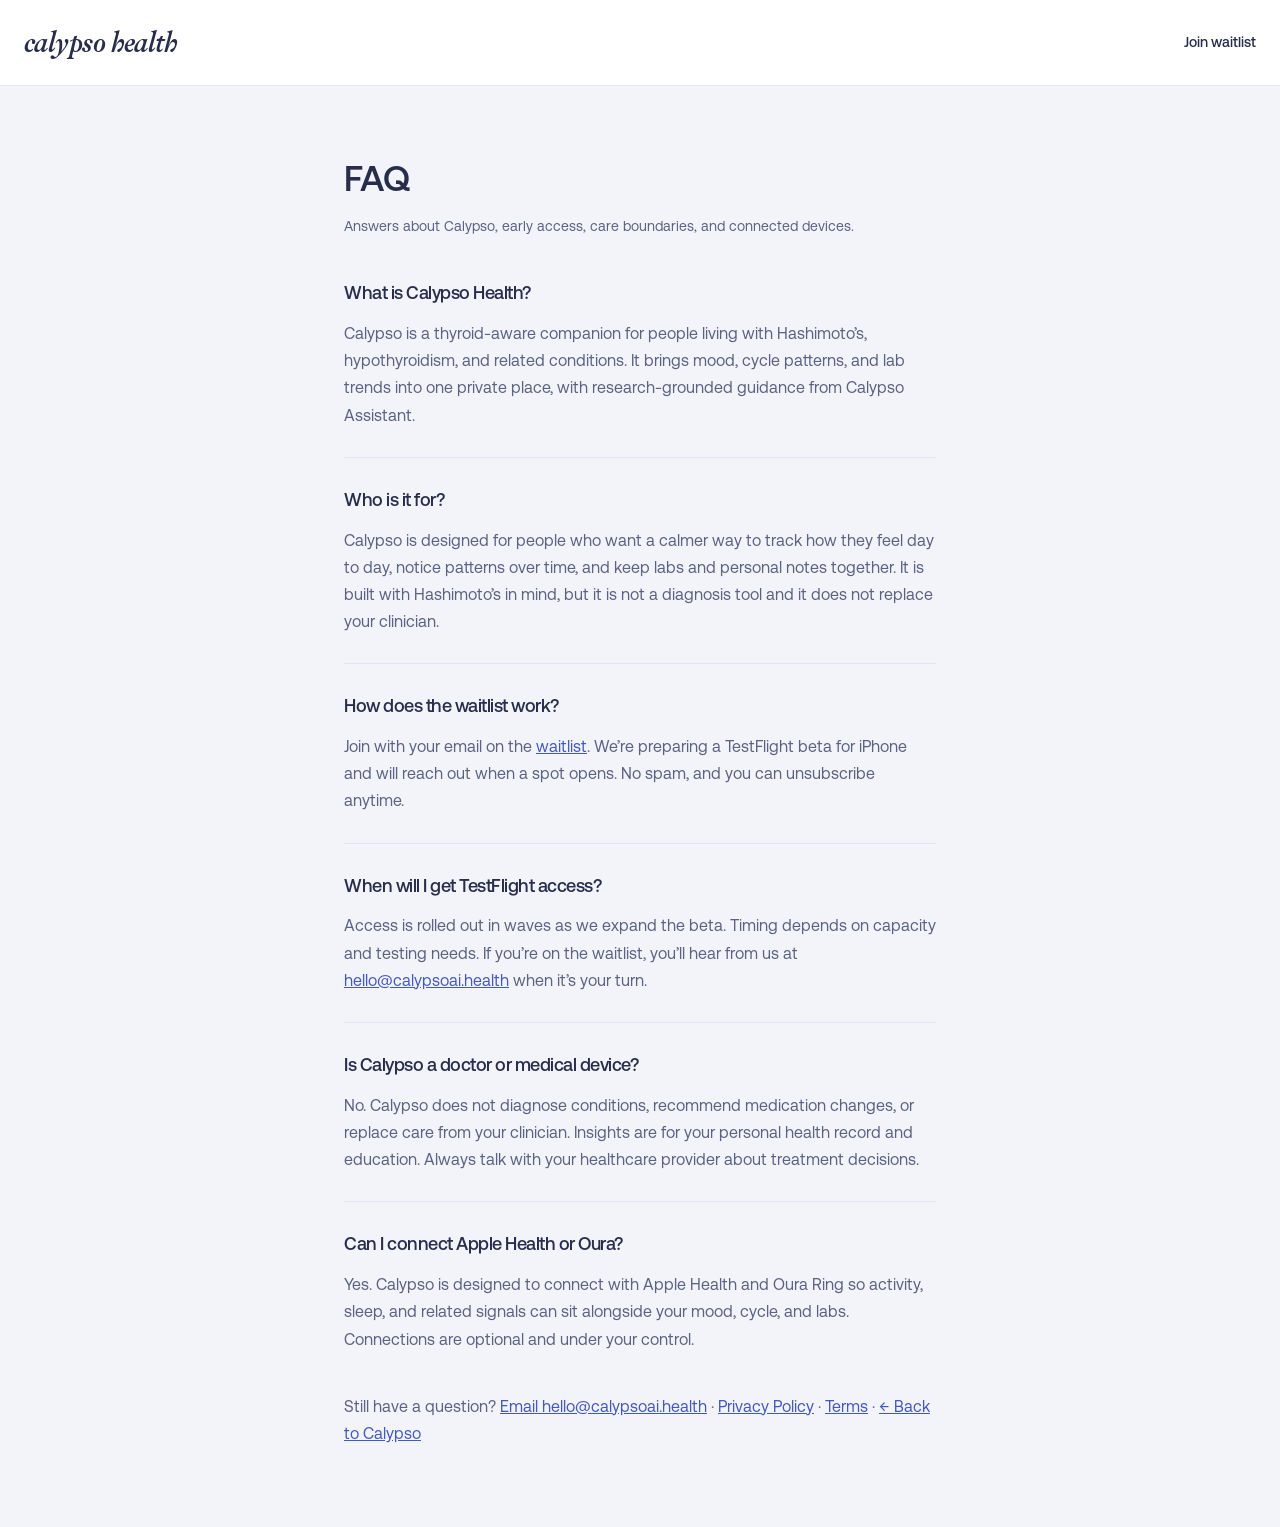
==== commit 9550ff1e: "Use licensed Aeonik Essentials webfonts on the website. Co-authored-by: Cursor <cursoragent@cursor.c" ====
--- a/faq.html
+++ b/faq.html
@@ -7,10 +7,7 @@
   <meta name="theme-color" content="#5672db" />
   <title>FAQ | Calypso Health</title>
   <link rel="icon" href="favicon.svg" type="image/svg+xml" />
-  <link rel="preconnect" href="https://fonts.googleapis.com" />
-  <link rel="preconnect" href="https://fonts.gstatic.com" crossorigin />
-  <link href="https://fonts.googleapis.com/css2?family=DM+Sans:ital,opsz,wght@0,9..40,300..700;1,9..40,300..700&display=swap" rel="stylesheet" />
-  <link rel="stylesheet" href="styles.css?v=sst-med" />
+  <link rel="stylesheet" href="styles.css?v=aeonik-ess" />
   <style>
     .legal {
       max-width: 40rem;
--- a/styles.css
+++ b/styles.css
@@ -20,11 +20,11 @@
   --radius: 28px;
   --radius-lg: 28px;
   --shadow: 0 4px 24px rgba(39, 45, 74, 0.08);
-  --font: "DM Sans", -apple-system, BlinkMacSystemFont, "SF Pro Text", system-ui, sans-serif;
+  --font: "Aeonik", -apple-system, BlinkMacSystemFont, "SF Pro Text", system-ui, sans-serif;
   --font-brand: "Sharp Serif Text", Georgia, serif;
-  --font-heading: "DM Sans", var(--font);
+  --font-heading: "Aeonik", var(--font);
   --font-heading-italic: "Sharp Serif Text", Georgia, serif;
-  --font-hero: "DM Sans", var(--font);
+  --font-hero: "Aeonik", var(--font);
   --font-hero-script: "Sharp Serif Text", Georgia, serif;
   --max-w: 1120px;
 }
@@ -49,11 +49,86 @@
   font-display: swap;
 }
 
-
-
-
-
-
+@font-face {
+  font-family: "Aeonik";
+  src:
+    url("fonts/aeonik-light.woff2") format("woff2"),
+    url("fonts/aeonik-light.woff") format("woff");
+  font-weight: 300;
+  font-style: normal;
+  font-display: swap;
+}
+
+@font-face {
+  font-family: "Aeonik";
+  src:
+    url("fonts/aeonik-lightitalic.woff2") format("woff2"),
+    url("fonts/aeonik-lightitalic.woff") format("woff");
+  font-weight: 300;
+  font-style: italic;
+  font-display: swap;
+}
+
+@font-face {
+  font-family: "Aeonik";
+  src:
+    url("fonts/aeonik-regular.woff2") format("woff2"),
+    url("fonts/aeonik-regular.woff") format("woff");
+  font-weight: 400;
+  font-style: normal;
+  font-display: swap;
+}
+
+@font-face {
+  font-family: "Aeonik";
+  src:
+    url("fonts/aeonik-regularitalic.woff2") format("woff2"),
+    url("fonts/aeonik-regularitalic.woff") format("woff");
+  font-weight: 400;
+  font-style: italic;
+  font-display: swap;
+}
+
+@font-face {
+  font-family: "Aeonik";
+  src:
+    url("fonts/aeonik-medium.woff2") format("woff2"),
+    url("fonts/aeonik-medium.woff") format("woff");
+  font-weight: 500;
+  font-style: normal;
+  font-display: swap;
+}
+
+@font-face {
+  font-family: "Aeonik";
+  src:
+    url("fonts/aeonik-mediumitalic.woff2") format("woff2"),
+    url("fonts/aeonik-mediumitalic.woff") format("woff");
+  font-weight: 500;
+  font-style: italic;
+  font-display: swap;
+}
+
+/* Essentials package has no SemiBold/Bold — map 600/700 to Medium. */
+@font-face {
+  font-family: "Aeonik";
+  src:
+    url("fonts/aeonik-medium.woff2") format("woff2"),
+    url("fonts/aeonik-medium.woff") format("woff");
+  font-weight: 600;
+  font-style: normal;
+  font-display: swap;
+}
+
+@font-face {
+  font-family: "Aeonik";
+  src:
+    url("fonts/aeonik-medium.woff2") format("woff2"),
+    url("fonts/aeonik-medium.woff") format("woff");
+  font-weight: 700;
+  font-style: normal;
+  font-display: swap;
+}
 
 *,
 *::before,
